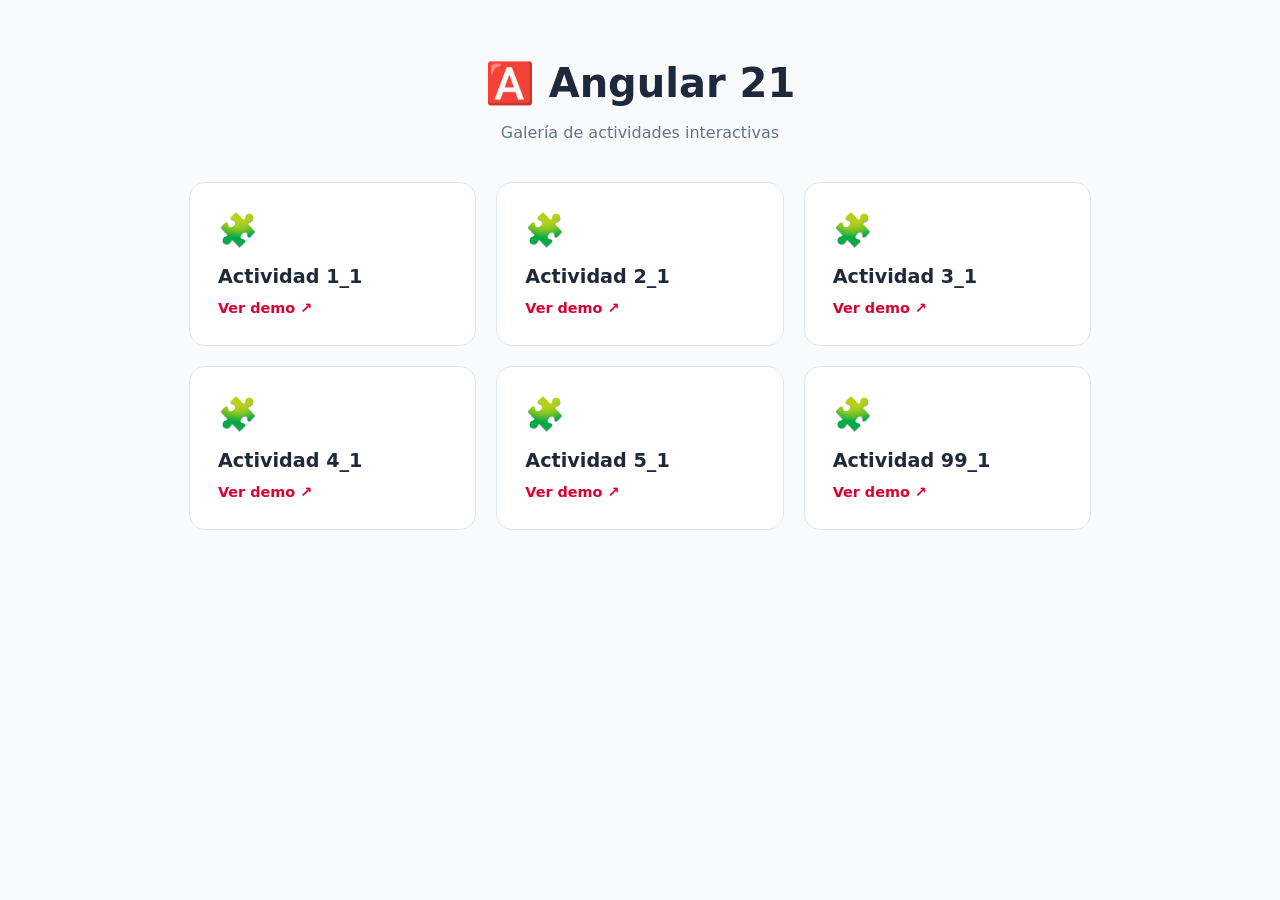
==== index.html @ eea944e2 "Actualizar actividades Angular21" ====
<!DOCTYPE html>
<html lang="es">
<head>
  <meta charset="UTF-8">
  <meta name="viewport" content="width=device-width, initial-scale=1">
  <title>Angular 21 · Actividades</title>

  <style>
    * { box-sizing: border-box; }

    body {
      margin: 0;
      font-family: system-ui, sans-serif;
      background: #f8fafc;
      color: #1e293b;
    }

    main {
      max-width: 950px;
      margin: 60px auto;
      padding: 0 24px;
    }

    header {
      text-align: center;
      margin-bottom: 40px;
    }

    h1 {
      font-size: 2.5rem;
      margin-bottom: 8px;
    }

    header p { color: #64748b; }

    .grid {
      display: grid;
      grid-template-columns:
        repeat(auto-fit, minmax(220px, 1fr));
      gap: 20px;
    }

    .card {
      background: white;
      padding: 28px;
      border-radius: 16px;
      border: 1px solid #e2e8f0;
      text-decoration: none;
      color: inherit;
      transition: 0.2s ease;
    }

    .card:hover {
      transform: translateY(-5px);
      box-shadow: 0 10px 25px #00000012;
      border-color: #dd0031;
    }

    .icono { font-size: 2rem; }

    .card h2 {
      font-size: 1.2rem;
      margin: 16px 0 10px;
    }

    .enlace {
      color: #dd0031;
      font-size: 0.9rem;
      font-weight: 600;
    }
  </style>
</head>

<body>
  <main>
    <header>
      <h1>🅰️ Angular 21</h1>
      <p>Galería de actividades interactivas</p>
    </header>

    <section class="grid">
      <a class="card" href="act1_1/">
        <div class="icono">🧩</div>
        <h2>Actividad 1_1</h2>
        <span class="enlace">Ver demo ↗</span>
      </a>
      <a class="card" href="act2_1/">
        <div class="icono">🧩</div>
        <h2>Actividad 2_1</h2>
        <span class="enlace">Ver demo ↗</span>
      </a>
      <a class="card" href="act3_1/">
        <div class="icono">🧩</div>
        <h2>Actividad 3_1</h2>
        <span class="enlace">Ver demo ↗</span>
      </a>
      <a class="card" href="act4_1/">
        <div class="icono">🧩</div>
        <h2>Actividad 4_1</h2>
        <span class="enlace">Ver demo ↗</span>
      </a>
      <a class="card" href="act5_1/">
        <div class="icono">🧩</div>
        <h2>Actividad 5_1</h2>
        <span class="enlace">Ver demo ↗</span>
      </a>
      <a class="card" href="act99_1/">
        <div class="icono">🧩</div>
        <h2>Actividad 99_1</h2>
        <span class="enlace">Ver demo ↗</span>
      </a>
    </section>
  </main>
</body>
</html>
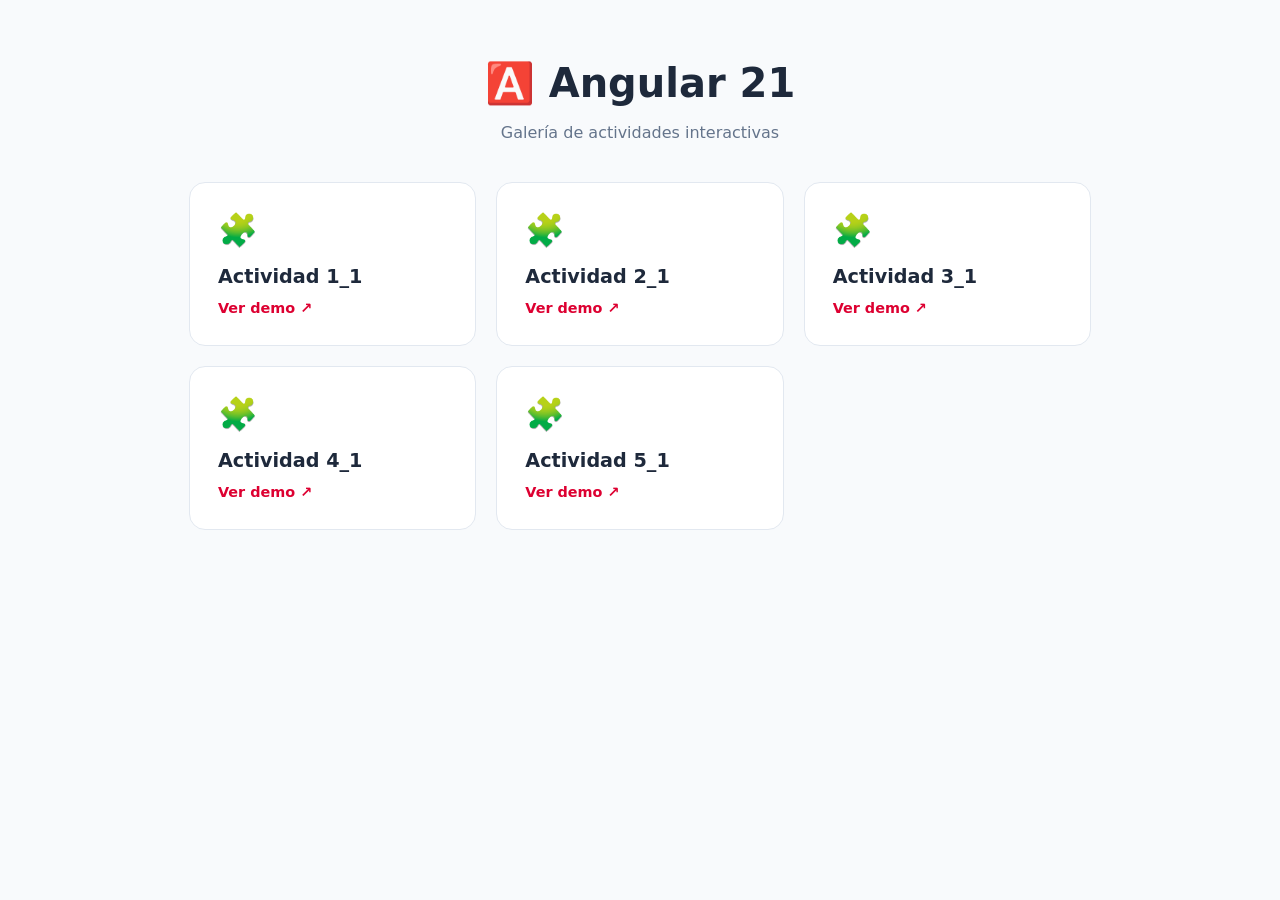
==== commit 91f28f2a: "Actualizar actividades Angular21" ====
--- a/index.html
+++ b/index.html
@@ -4,42 +4,27 @@
   <meta charset="UTF-8">
   <meta name="viewport" content="width=device-width, initial-scale=1">
   <title>Angular 21 · Actividades</title>
-
   <style>
     * { box-sizing: border-box; }
-
     body {
       margin: 0;
       font-family: system-ui, sans-serif;
       background: #f8fafc;
       color: #1e293b;
     }
-
     main {
       max-width: 950px;
       margin: 60px auto;
       padding: 0 24px;
     }
-
-    header {
-      text-align: center;
-      margin-bottom: 40px;
-    }
-
-    h1 {
-      font-size: 2.5rem;
-      margin-bottom: 8px;
-    }
-
+    header { text-align: center; margin-bottom: 40px; }
+    h1 { font-size: 2.5rem; margin-bottom: 8px; }
     header p { color: #64748b; }
-
     .grid {
       display: grid;
-      grid-template-columns:
-        repeat(auto-fit, minmax(220px, 1fr));
+      grid-template-columns: repeat(auto-fit, minmax(220px, 1fr));
       gap: 20px;
     }
-
     .card {
       background: white;
       padding: 28px;
@@ -49,35 +34,22 @@
       color: inherit;
       transition: 0.2s ease;
     }
-
     .card:hover {
       transform: translateY(-5px);
       box-shadow: 0 10px 25px #00000012;
       border-color: #dd0031;
     }
-
     .icono { font-size: 2rem; }
-
-    .card h2 {
-      font-size: 1.2rem;
-      margin: 16px 0 10px;
-    }
-
-    .enlace {
-      color: #dd0031;
-      font-size: 0.9rem;
-      font-weight: 600;
-    }
+    .card h2 { font-size: 1.2rem; margin: 16px 0 10px; }
+    .enlace { color: #dd0031; font-size: 0.9rem; font-weight: 600; }
   </style>
 </head>
-
 <body>
   <main>
     <header>
       <h1>🅰️ Angular 21</h1>
       <p>Galería de actividades interactivas</p>
     </header>
-
     <section class="grid">
       <a class="card" href="act1_1/">
         <div class="icono">🧩</div>
@@ -104,11 +76,6 @@
         <h2>Actividad 5_1</h2>
         <span class="enlace">Ver demo ↗</span>
       </a>
-      <a class="card" href="act99_1/">
-        <div class="icono">🧩</div>
-        <h2>Actividad 99_1</h2>
-        <span class="enlace">Ver demo ↗</span>
-      </a>
     </section>
   </main>
 </body>
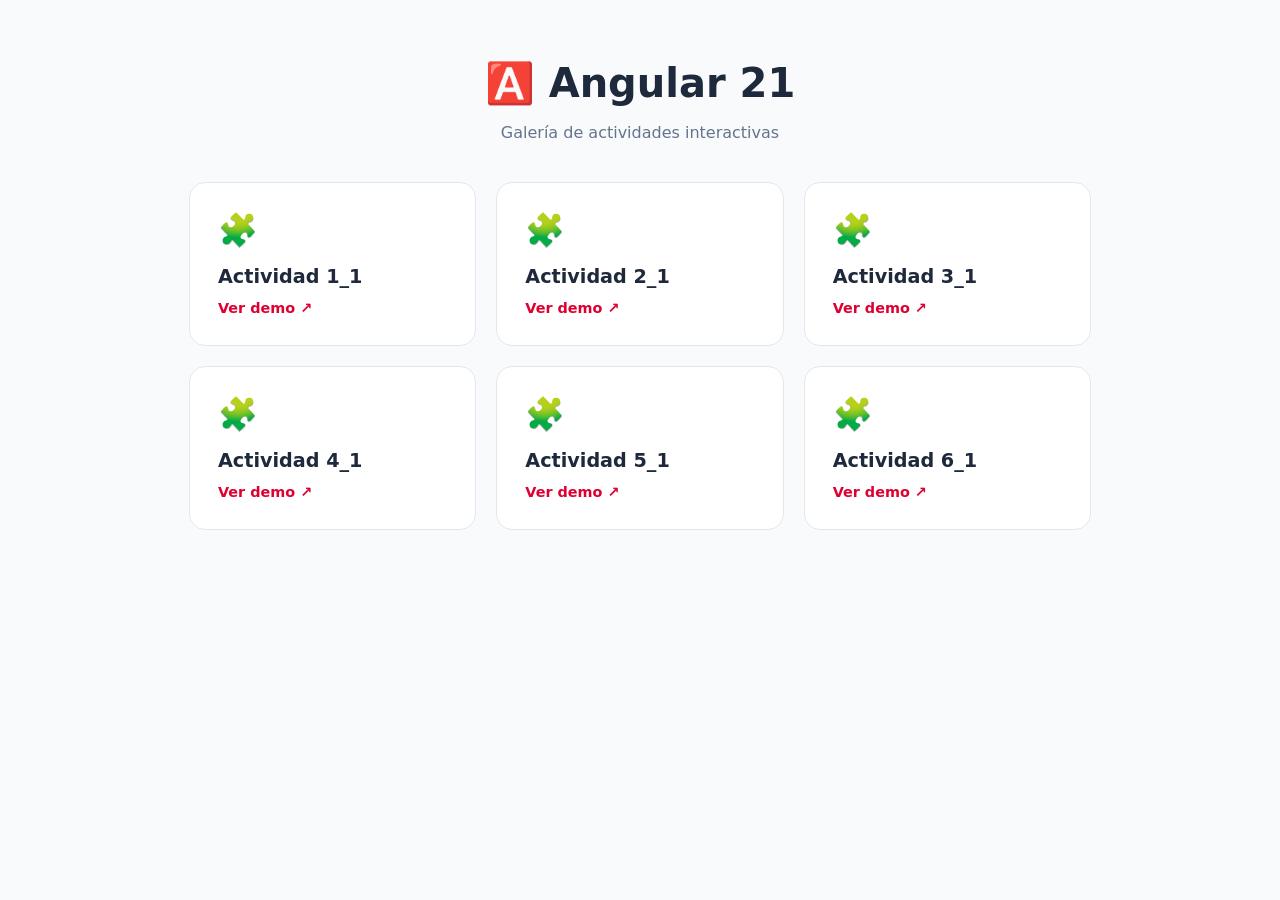
==== commit 7412a476: "Actualizar actividades Angular21" ====
--- a/index.html
+++ b/index.html
@@ -76,6 +76,11 @@
         <h2>Actividad 5_1</h2>
         <span class="enlace">Ver demo ↗</span>
       </a>
+      <a class="card" href="act6_1/">
+        <div class="icono">🧩</div>
+        <h2>Actividad 6_1</h2>
+        <span class="enlace">Ver demo ↗</span>
+      </a>
     </section>
   </main>
 </body>
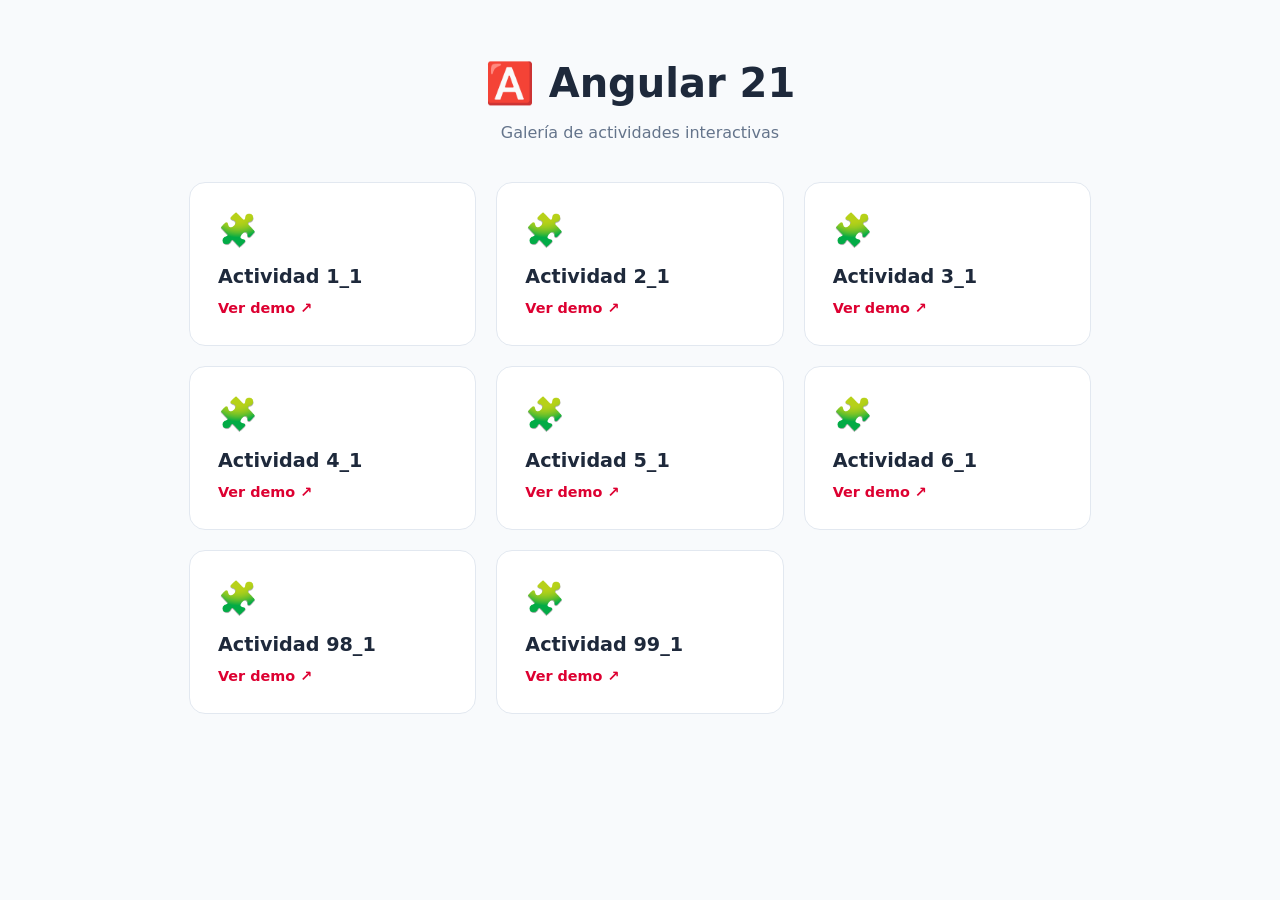
==== commit a9e6b2e0: "Actualizar actividades Angular21" ====
--- a/index.html
+++ b/index.html
@@ -81,6 +81,16 @@
         <h2>Actividad 6_1</h2>
         <span class="enlace">Ver demo ↗</span>
       </a>
+      <a class="card" href="act98_1/">
+        <div class="icono">🧩</div>
+        <h2>Actividad 98_1</h2>
+        <span class="enlace">Ver demo ↗</span>
+      </a>
+      <a class="card" href="act99_1/">
+        <div class="icono">🧩</div>
+        <h2>Actividad 99_1</h2>
+        <span class="enlace">Ver demo ↗</span>
+      </a>
     </section>
   </main>
 </body>
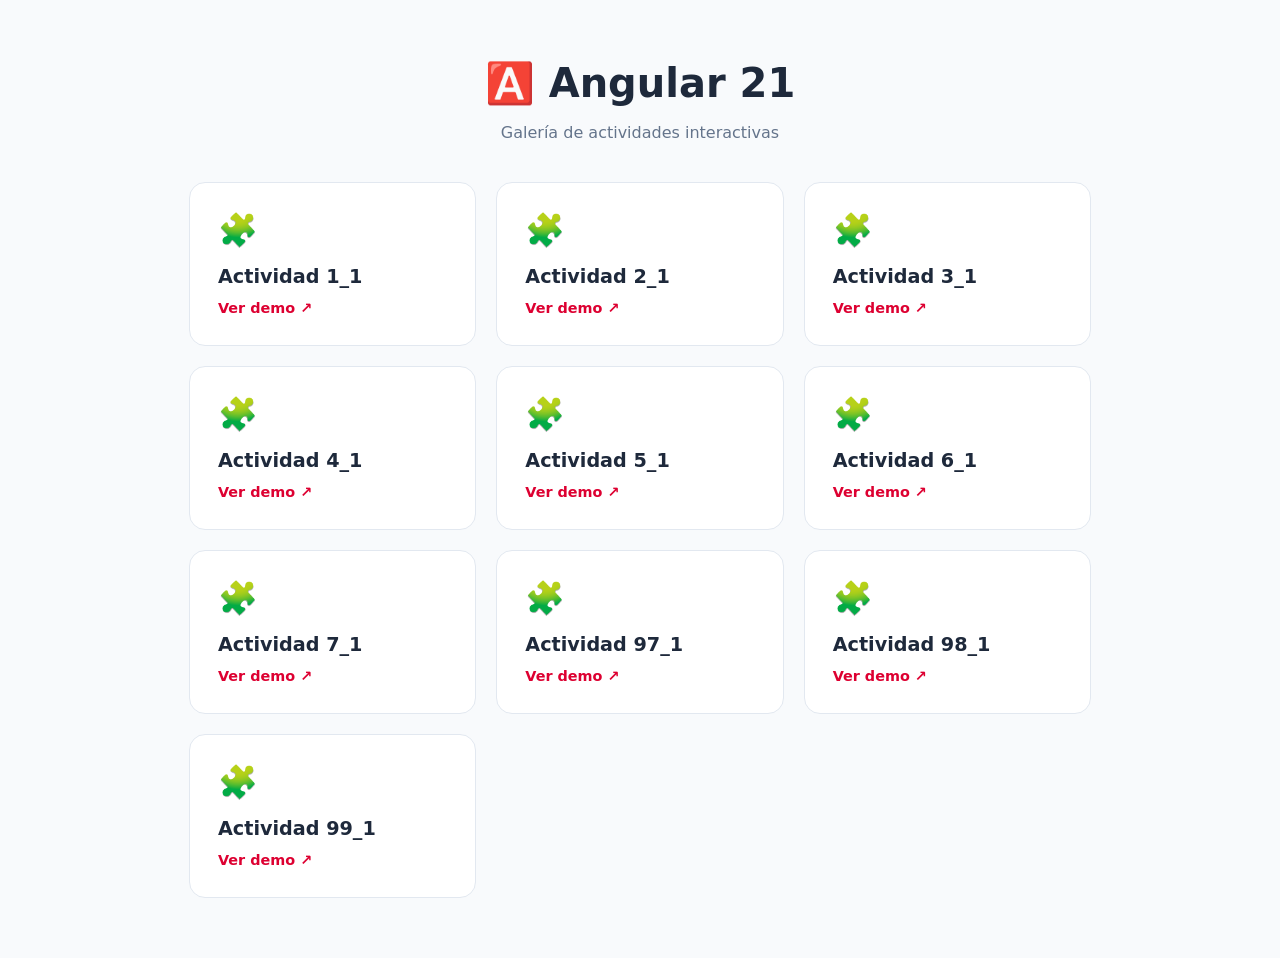
==== commit f9a0cec7: "Actualizar actividades Angular21" ====
--- a/index.html
+++ b/index.html
@@ -81,6 +81,16 @@
         <h2>Actividad 6_1</h2>
         <span class="enlace">Ver demo ↗</span>
       </a>
+      <a class="card" href="act7_1/">
+        <div class="icono">🧩</div>
+        <h2>Actividad 7_1</h2>
+        <span class="enlace">Ver demo ↗</span>
+      </a>
+      <a class="card" href="act97_1/">
+        <div class="icono">🧩</div>
+        <h2>Actividad 97_1</h2>
+        <span class="enlace">Ver demo ↗</span>
+      </a>
       <a class="card" href="act98_1/">
         <div class="icono">🧩</div>
         <h2>Actividad 98_1</h2>
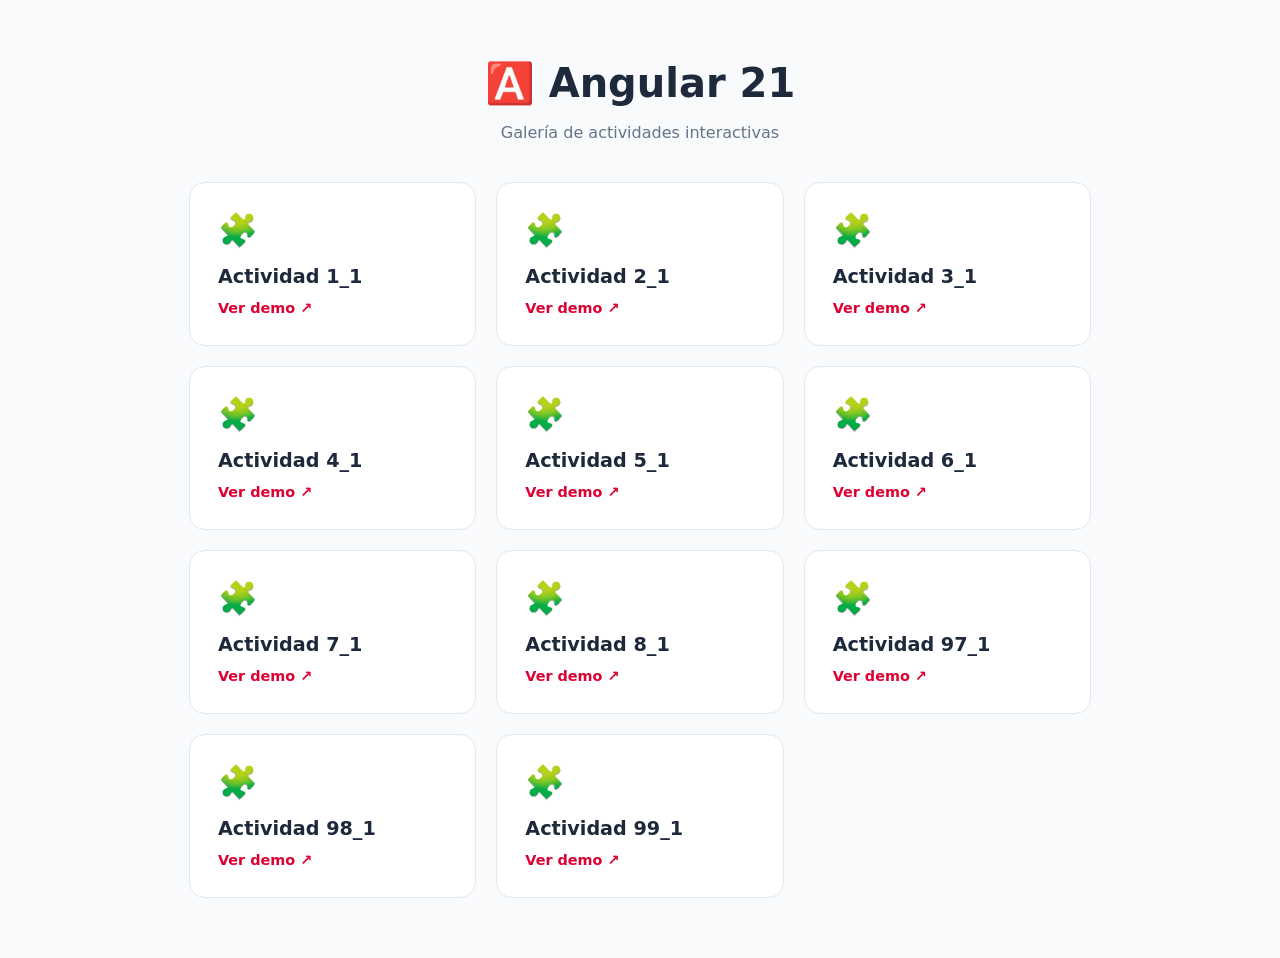
==== commit 72c52d14: "Actualizar actividades Angular21" ====
--- a/index.html
+++ b/index.html
@@ -86,6 +86,11 @@
         <h2>Actividad 7_1</h2>
         <span class="enlace">Ver demo ↗</span>
       </a>
+      <a class="card" href="act8_1/">
+        <div class="icono">🧩</div>
+        <h2>Actividad 8_1</h2>
+        <span class="enlace">Ver demo ↗</span>
+      </a>
       <a class="card" href="act97_1/">
         <div class="icono">🧩</div>
         <h2>Actividad 97_1</h2>
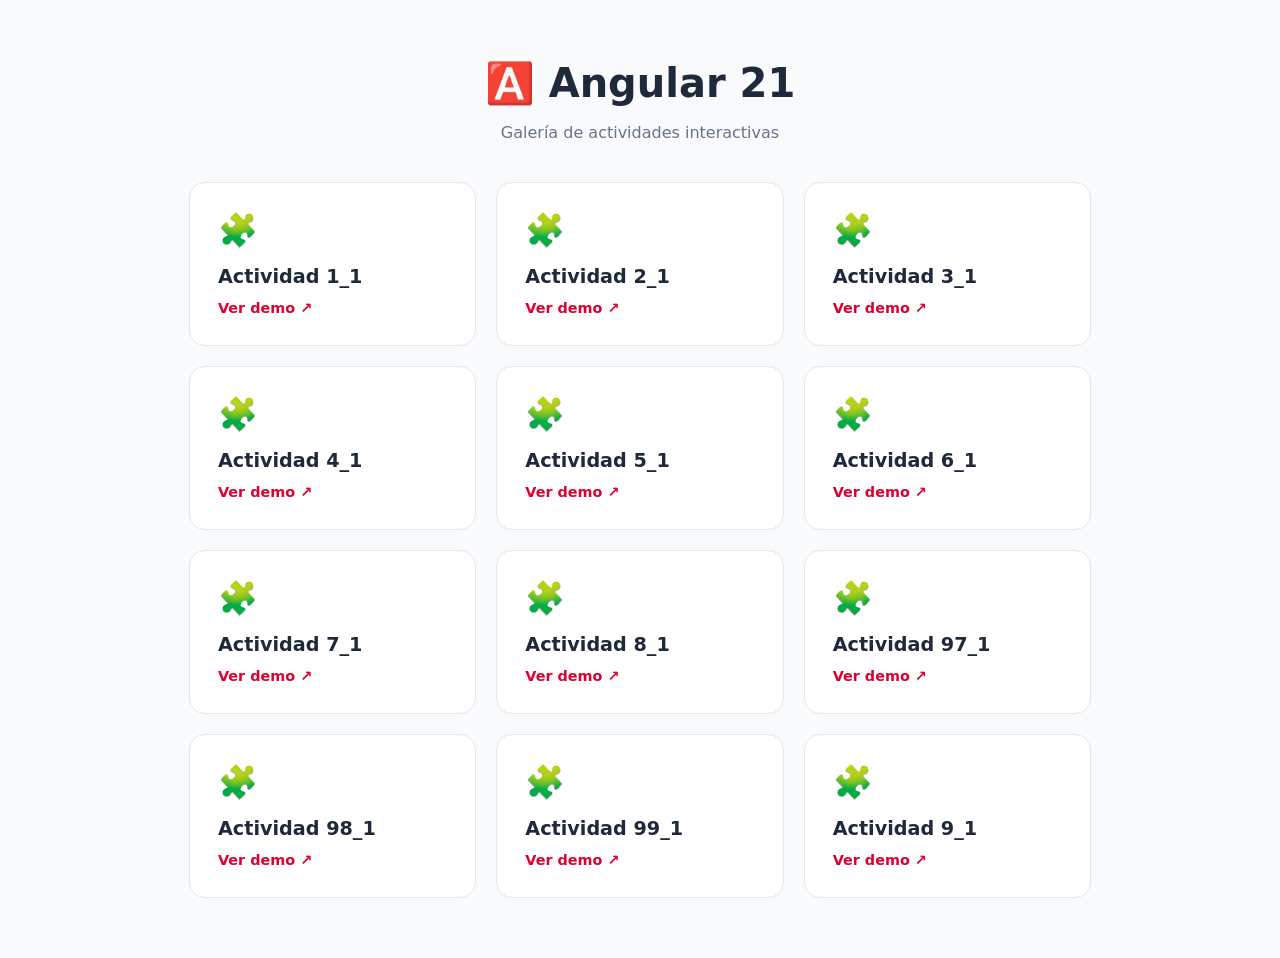
==== commit aaca1d47: "Actualizar actividades Angular21" ====
--- a/index.html
+++ b/index.html
@@ -106,6 +106,11 @@
         <h2>Actividad 99_1</h2>
         <span class="enlace">Ver demo ↗</span>
       </a>
+      <a class="card" href="act9_1/">
+        <div class="icono">🧩</div>
+        <h2>Actividad 9_1</h2>
+        <span class="enlace">Ver demo ↗</span>
+      </a>
     </section>
   </main>
 </body>
